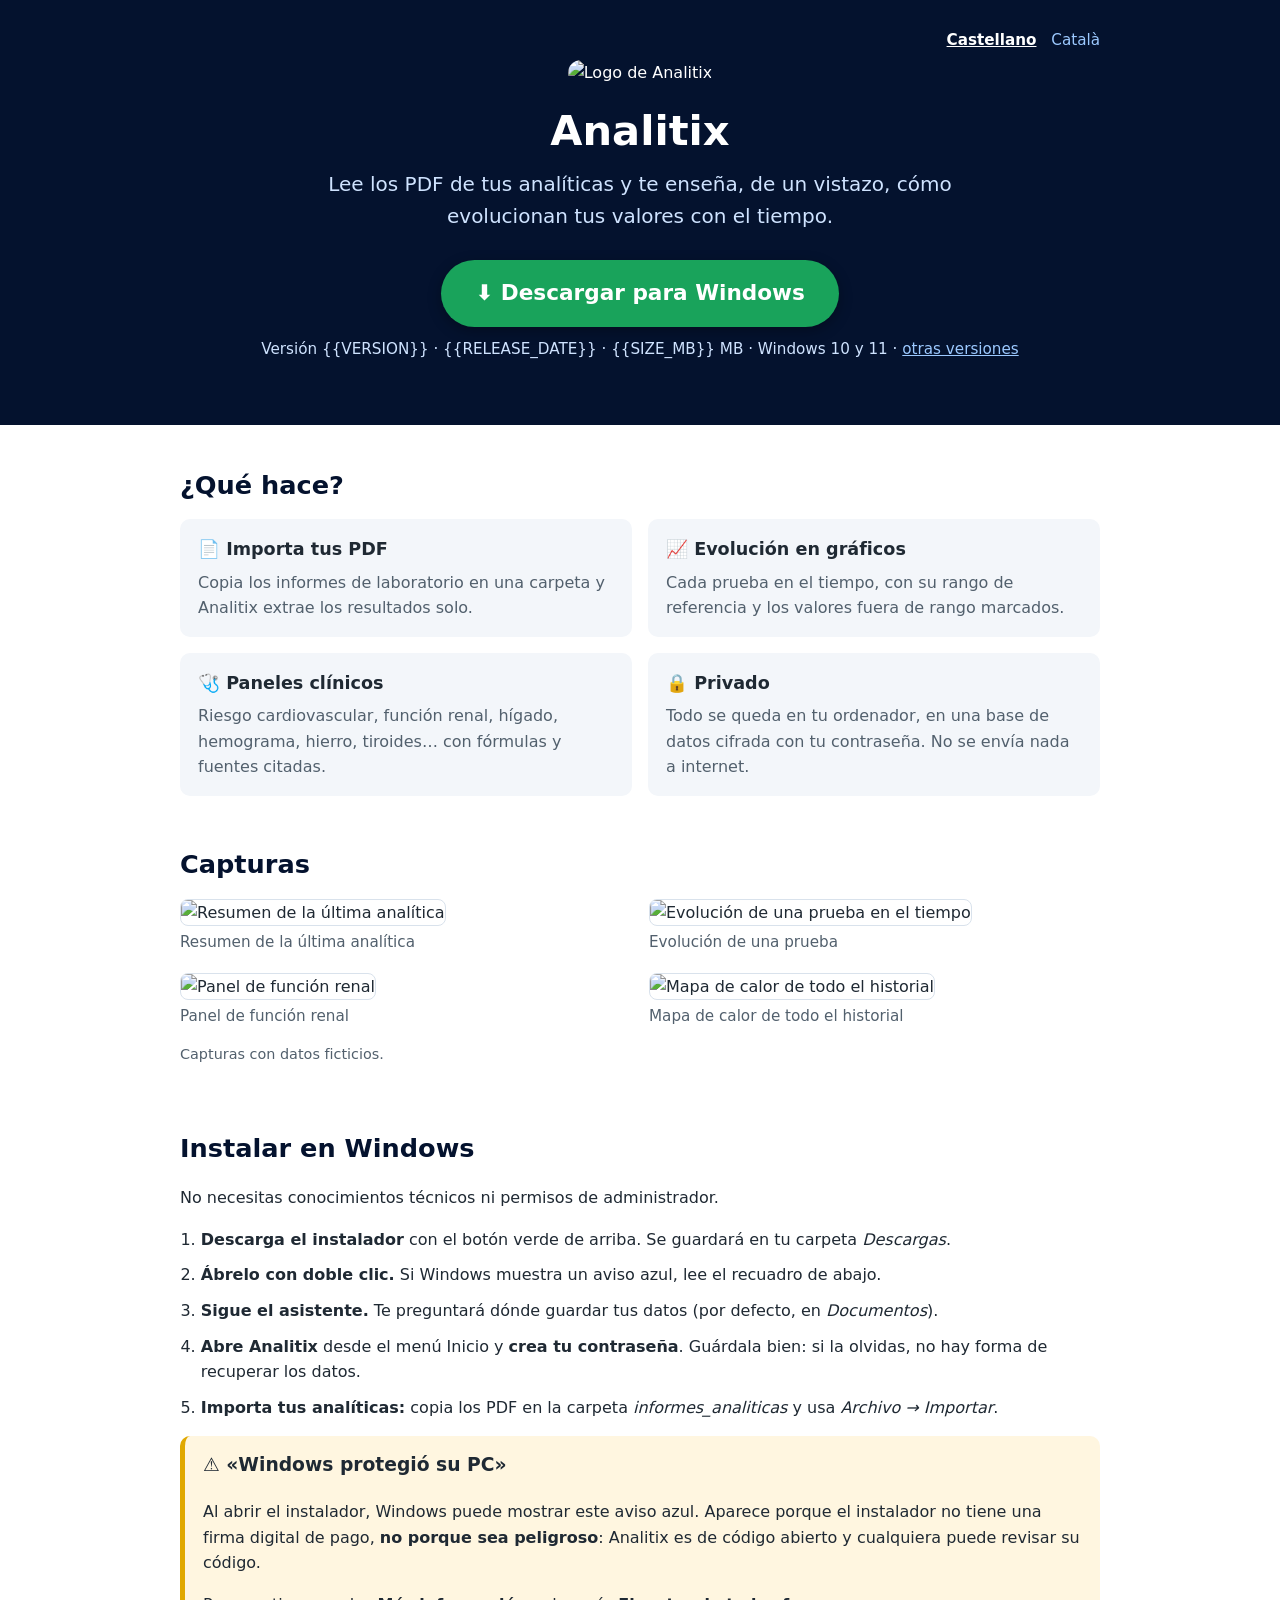
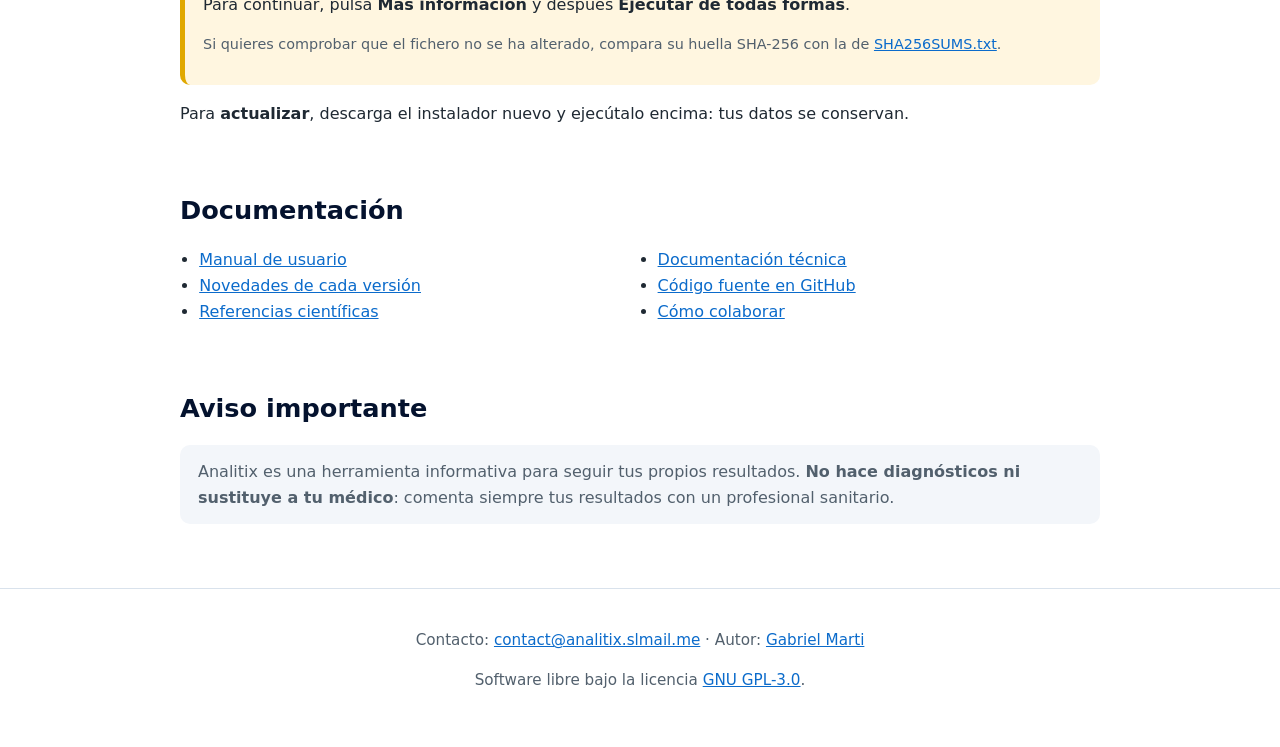
==== web/index.html @ 5d5f8707 "Add the project web page published with GitHub Pages A single page for non-technical users at gabima" ====
<!doctype html>
<html lang="es">
<head>
  <meta charset="utf-8">
  <meta name="viewport" content="width=device-width, initial-scale=1">
  <title>Analitix</title>
  <link rel="alternate" hreflang="es" href="https://gabimarti.github.io/analitix/es/">
  <link rel="alternate" hreflang="ca" href="https://gabimarti.github.io/analitix/ca/">
  <link rel="alternate" hreflang="x-default" href="https://gabimarti.github.io/analitix/es/">
  <link rel="icon" type="image/png" href="assets/img/logo.png">
  <link rel="stylesheet" href="assets/style.css">
  <script>
    // Idioma del navegador: catalán si lo prefiere, si no castellano. Para
    // añadir un idioma: carpeta web/<código>/ y su código en esta lista.
    (function () {
      var disponibles = ["es", "ca"];
      var preferidos = navigator.languages || [navigator.language || "es"];
      for (var i = 0; i < preferidos.length; i++) {
        var codigo = String(preferidos[i]).toLowerCase().split("-")[0];
        if (disponibles.indexOf(codigo) !== -1) { location.replace(codigo + "/"); return; }
      }
      location.replace("es/");
    })();
  </script>
</head>
<body>
  <div class="chooser">
    <img src="assets/img/logo.png" alt="Analitix" width="96" height="96">
    <p>
      <a href="es/" lang="es">Castellano</a>
      <a href="ca/" lang="ca">Català</a>
    </p>
  </div>
</body>
</html>
---- web/assets/style.css ----
/* Web del proyecto Analitix: una página por idioma, sin dependencias. */
:root {
  --ink: #1f2933;
  --muted: #52606d;
  --brand: #0b6bcb;
  --navy: #04122e;
  --soft: #f3f6fa;
  --warn: #fff6e0;
  --warn-edge: #e0a800;
  --radius: 10px;
}

* { box-sizing: border-box; }

body {
  margin: 0;
  font-family: "Segoe UI", system-ui, -apple-system, Roboto, "Helvetica Neue", Arial, sans-serif;
  color: var(--ink);
  line-height: 1.6;
  background: #fff;
}

a { color: var(--brand); }

.wrap { max-width: 960px; margin: 0 auto; padding: 0 20px; }

header.hero {
  background: var(--navy);
  color: #fff;
  padding: 28px 0 48px;
  text-align: center;
}

.lang { text-align: right; font-size: 0.95rem; }
.lang a { color: #9cc9ff; text-decoration: none; margin-left: 10px; }
.lang a[aria-current="true"] { color: #fff; font-weight: 600; text-decoration: underline; }

.hero img.logo { width: 120px; height: 120px; border-radius: 16px; margin-top: 8px; }
.hero h1 { font-size: 2.6rem; margin: 12px 0 4px; }
.hero p.tagline { font-size: 1.25rem; color: #cfe3ff; margin: 0 auto 28px; max-width: 640px; }

.download {
  display: inline-block;
  background: #19a35b;
  color: #fff;
  font-size: 1.35rem;
  font-weight: 700;
  padding: 16px 34px;
  border-radius: 999px;
  text-decoration: none;
  box-shadow: 0 4px 14px rgba(0, 0, 0, 0.3);
}
.download:hover, .download:focus { background: #14874b; }
.download-info { color: #cfe3ff; font-size: 0.95rem; margin-top: 10px; }
.download-info a { color: #9cc9ff; }

section { padding: 40px 0 8px; }
h2 { font-size: 1.6rem; margin: 0 0 14px; color: var(--navy); }

.features { display: grid; grid-template-columns: repeat(2, 1fr); gap: 16px; }
.feature { background: var(--soft); border-radius: var(--radius); padding: 16px 18px; }
.feature h3 { margin: 0 0 6px; font-size: 1.1rem; }
.feature p { margin: 0; color: var(--muted); }

.shots { display: grid; grid-template-columns: repeat(auto-fit, minmax(380px, 1fr)); gap: 18px; }
.shots figure { margin: 0; }
.shots img { width: 100%; height: auto; border: 1px solid #d9e2ec; border-radius: 8px; }
.shots figcaption { color: var(--muted); font-size: 0.95rem; margin-top: 4px; }
.note { color: var(--muted); font-size: 0.9rem; }

ol.steps { padding-left: 1.3em; }
ol.steps li { margin-bottom: 10px; }

.smartscreen {
  background: var(--warn);
  border-left: 5px solid var(--warn-edge);
  border-radius: var(--radius);
  padding: 14px 18px;
}
.smartscreen h3 { margin-top: 0; }

.links { columns: 2 260px; padding-left: 1.2em; }

.disclaimer { background: var(--soft); border-radius: var(--radius); padding: 14px 18px; color: var(--muted); }

footer { margin-top: 40px; padding: 24px 0 40px; border-top: 1px solid #d9e2ec; color: var(--muted); font-size: 0.95rem; text-align: center; }

/* Página de elección de idioma */
.chooser { text-align: center; padding: 80px 20px; }
.chooser a { display: inline-block; margin: 10px; padding: 12px 28px; border: 2px solid var(--brand); border-radius: 999px; text-decoration: none; font-size: 1.2rem; }

@media (max-width: 520px) {
  .shots, .features { grid-template-columns: 1fr; }
  .hero h1 { font-size: 2rem; }
}
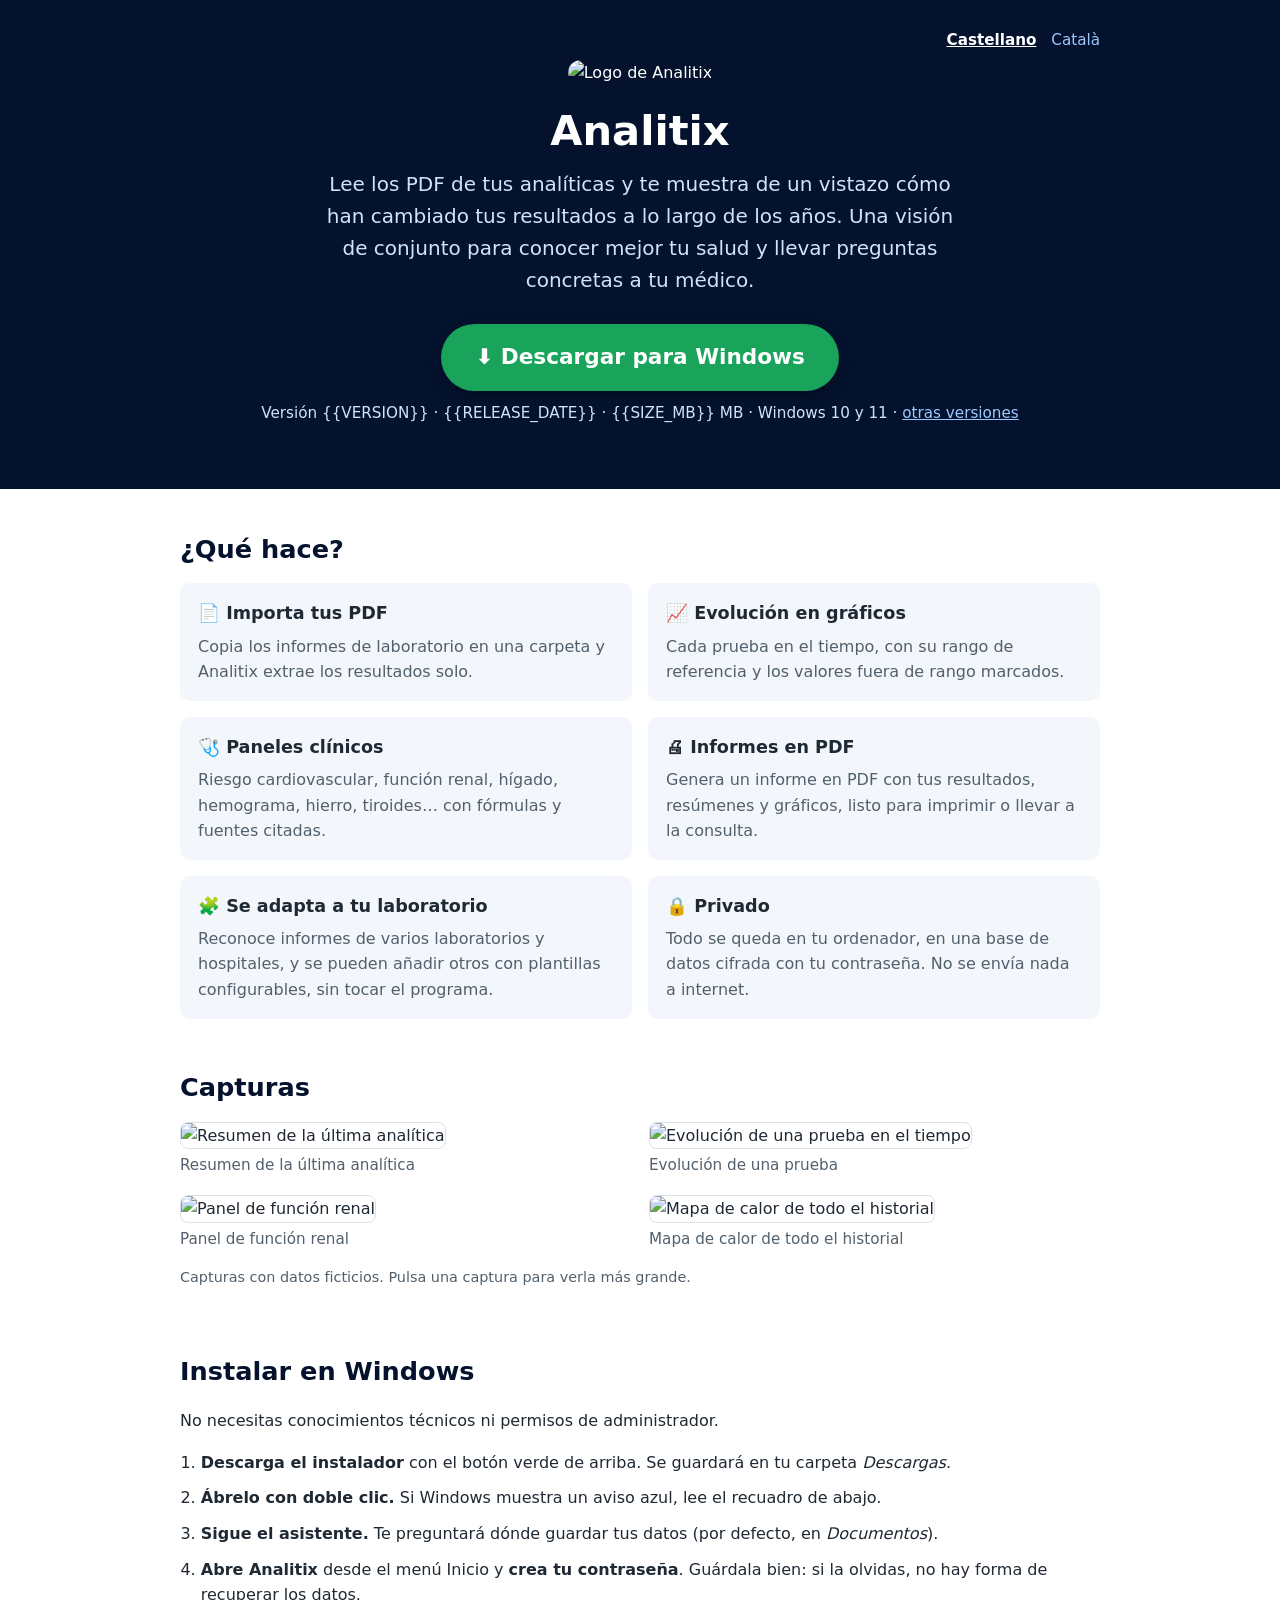
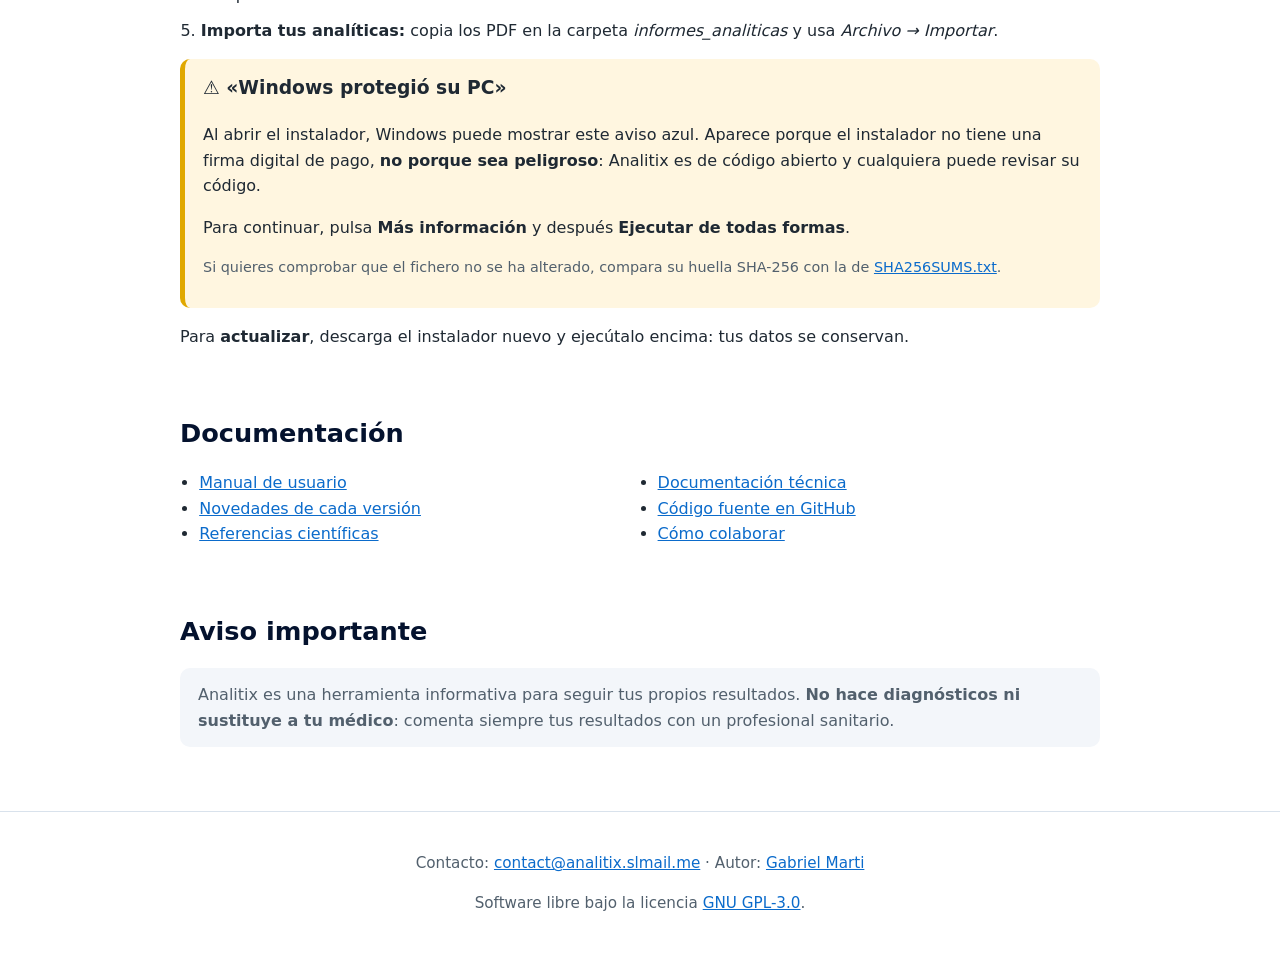
==== commit 230c3841: "Add web sitemap, canonical URLs and consistent x-default hreflang" ====
--- a/web/index.html
+++ b/web/index.html
@@ -6,7 +6,7 @@
   <title>Analitix</title>
   <link rel="alternate" hreflang="es" href="https://gabimarti.github.io/analitix/es/">
   <link rel="alternate" hreflang="ca" href="https://gabimarti.github.io/analitix/ca/">
-  <link rel="alternate" hreflang="x-default" href="https://gabimarti.github.io/analitix/es/">
+  <link rel="alternate" hreflang="x-default" href="https://gabimarti.github.io/analitix/">
   <link rel="icon" type="image/png" href="assets/img/logo.png">
   <link rel="stylesheet" href="assets/style.css">
   <script>
--- a/web/assets/style.css
+++ b/web/assets/style.css
@@ -64,7 +64,15 @@
 
 .shots { display: grid; grid-template-columns: repeat(auto-fit, minmax(380px, 1fr)); gap: 18px; }
 .shots figure { margin: 0; }
-.shots img { width: 100%; height: auto; border: 1px solid #d9e2ec; border-radius: 8px; }
+.shots img { width: 100%; height: auto; border: 1px solid #d9e2ec; border-radius: 8px; cursor: zoom-in; transition: transform 0.15s, box-shadow 0.15s; }
+.shots img:hover, .shots img:focus { transform: scale(1.02); box-shadow: 0 6px 20px rgba(0, 0, 0, 0.18); outline: none; }
+
+/* Captura ampliada (assets/zoom.js) */
+dialog.zoom { border: 0; padding: 0; background: transparent; max-width: 96vw; max-height: 96vh; overflow: visible; cursor: zoom-out; }
+dialog.zoom::backdrop { background: rgba(4, 18, 46, 0.85); }
+dialog.zoom img { display: block; max-width: 96vw; max-height: 88vh; width: auto; height: auto; border-radius: 8px; box-shadow: 0 10px 40px rgba(0, 0, 0, 0.5); }
+.zoom-caption { color: #fff; text-align: center; margin: 8px 0 0; }
+.zoom-close { position: absolute; top: -14px; right: -14px; width: 36px; height: 36px; border-radius: 50%; border: 0; background: #fff; color: var(--navy); font-size: 1.1rem; cursor: pointer; box-shadow: 0 2px 8px rgba(0, 0, 0, 0.4); }
 .shots figcaption { color: var(--muted); font-size: 0.95rem; margin-top: 4px; }
 .note { color: var(--muted); font-size: 0.9rem; }
 
